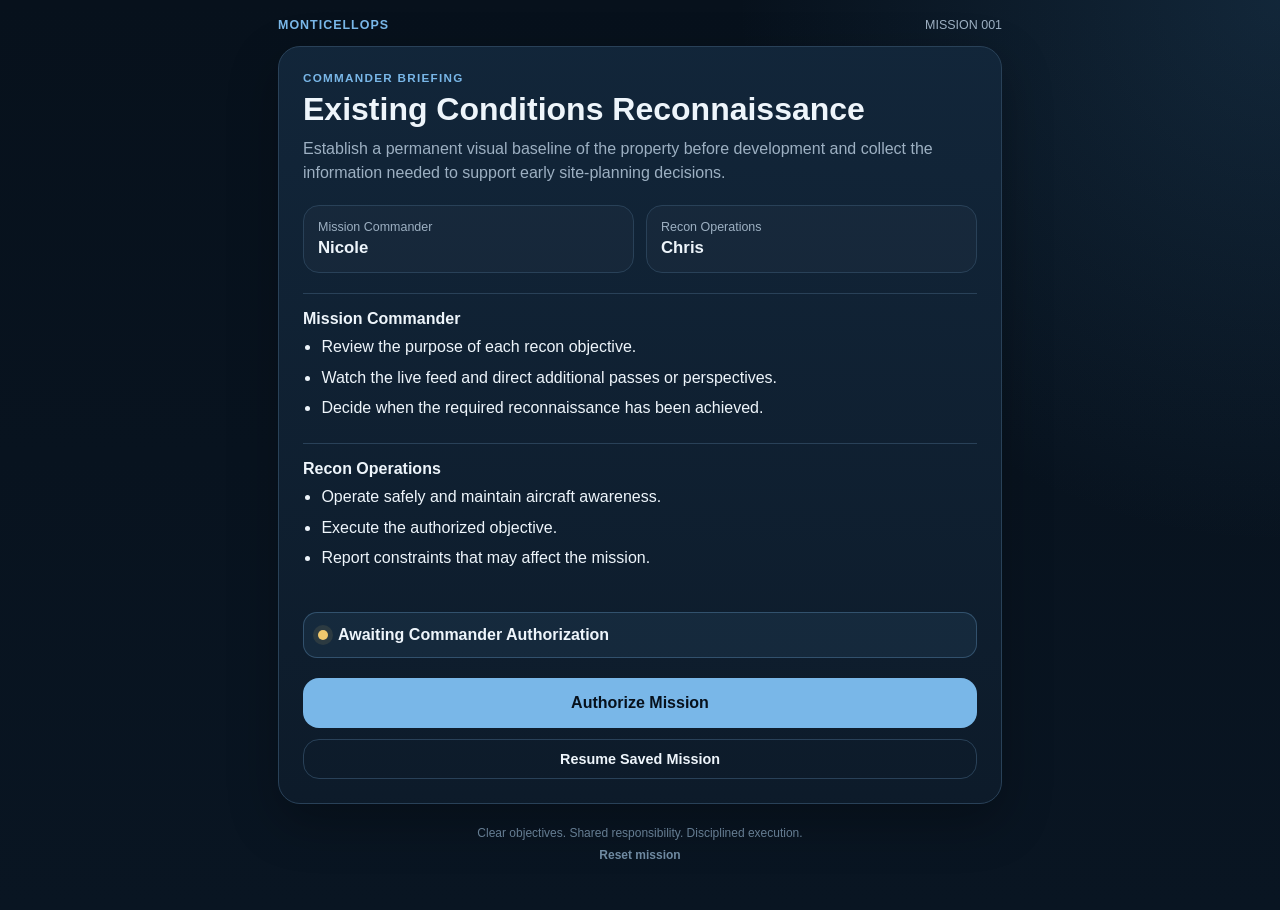
==== index.html @ 50a27cd9 "Add files via upload" ====
<!DOCTYPE html>
<html lang="en">
<head>
<meta charset="UTF-8">
<meta name="viewport" content="width=device-width,initial-scale=1,viewport-fit=cover">
<meta name="theme-color" content="#07111c">
<meta name="apple-mobile-web-app-capable" content="yes">
<meta name="apple-mobile-web-app-status-bar-style" content="black-translucent">
<meta name="apple-mobile-web-app-title" content="MonticellOPS">
<link rel="manifest" href="manifest.webmanifest">
<link rel="apple-touch-icon" href="apple-touch-icon.png">
<link rel="stylesheet" href="styles.css">
<title>MonticellOPS — Mission 001</title>
</head>
<body>
<div class="app">
<div class="masthead"><div class="brand">MONTICELLOPS</div><div class="mission-id">MISSION 001</div></div>

<main id="briefScreen" class="card">
<div class="eyebrow">Commander Briefing</div>
<h1>Existing Conditions Reconnaissance</h1>
<p>Establish a permanent visual baseline of the property before development and collect the information needed to support early site-planning decisions.</p>
<div class="roles"><div class="role"><span>Mission Commander</span><strong>Nicole</strong></div><div class="role"><span>Recon Operations</span><strong>Chris</strong></div></div>
<div class="section"><h3>Mission Commander</h3><ul><li>Review the purpose of each recon objective.</li><li>Watch the live feed and direct additional passes or perspectives.</li><li>Decide when the required reconnaissance has been achieved.</li></ul></div>
<div class="section"><h3>Recon Operations</h3><ul><li>Operate safely and maintain aircraft awareness.</li><li>Execute the authorized objective.</li><li>Report constraints that may affect the mission.</li></ul></div>
<div class="status"><span class="dot"></span><strong>Awaiting Commander Authorization</strong></div>
<div class="buttons"><button class="primary" onclick="authorizeMission()">Authorize Mission</button><button class="secondary small" onclick="resumeMission()">Resume Saved Mission</button></div>
</main>

<main id="objectiveScreen" class="card hidden">
<div class="count" id="objectiveCount"></div><div class="progress-shell"><div id="progressBar" class="progress"></div></div>
<div class="eyebrow">Current Recon Objective</div><h1 id="objectiveTitle" class="objective-title"></h1><p id="objectiveIntent"></p>
<div id="assessmentBanner" class="banner hidden"></div>
<div class="section"><h3>Questions We’re Trying to Answer</h3><ul id="questionsList"></ul></div>
<div class="section"><h3>Command Considerations</h3><ul id="considerationsList"></ul></div>
<div class="section"><h3>Recon Assessment</h3><p><strong style="color:var(--text)">Required reconnaissance achieved?</strong></p>
<div class="buttons"><button class="good" onclick="completeObjective()">Yes — Continue Mission</button><button class="warn" onclick="requestPass()">One More Pass</button><button class="bad" onclick="requestPerspective()">Different Perspective Needed</button></div>
<div class="choice-note">Commander decision applies to the reconnaissance objective—not the operator.</div></div>
</main>

<main id="capabilityScreen" class="card hidden">
<div class="eyebrow">Recon Milestone</div><h1 class="milestone-title">Excellent.</h1><h2 id="capabilityTitle"></h2><p id="capabilityText"></p>
<div class="section"><h3>Now Better Supported</h3><ul id="supportsList" class="checklist"></ul></div>
<div class="buttons"><button class="primary" onclick="continueMission()">Proceed to Next Objective</button></div>
</main>

<main id="debriefScreen" class="card hidden">
<div class="eyebrow">Mission Debrief</div><h1>Mission 001 Complete</h1><p>The property’s initial reconnaissance package has been completed and the following project capabilities are now established.</p>
<div class="section"><h3>Capabilities Established</h3><ul id="allCapabilities" class="checklist"></ul></div>
<div class="section"><h3>Mission Statistics</h3><p id="missionStats"></p></div>
<div class="section"><h3>Mission Reflection</h3><p>What did we learn today, and what should become standard next time?</p><textarea id="reflection" class="note-area" placeholder="Add a short mission reflection..."></textarea></div>
<div class="buttons"><button class="good" onclick="saveDebrief()">Archive Mission Debrief</button><button class="secondary small" onclick="downloadLog()">Download Mission Log</button></div>
<div id="archiveStatus" class="archive-status"></div>
</main>

<div class="footer">Clear objectives. Shared responsibility. Disciplined execution.<br><button class="reset-link" onclick="resetMission()">Reset mission</button></div>
</div>
<script src="app.js"></script>
</body></html>
---- styles.css ----
:root{--bg:#07111c;--panel:#0d1b2a;--panel2:#12263a;--text:#eef5fb;--muted:#9db0c2;--line:#294158;--accent:#79b7e8;--good:#72d6a4;--warn:#f0c86d;--bad:#ef8b8b;--shadow:0 18px 50px rgba(0,0,0,.28);--radius:22px}
*{box-sizing:border-box}html,body{margin:0;min-height:100%;background:radial-gradient(circle at top right,rgba(69,137,190,.18),transparent 34rem),linear-gradient(180deg,#07111c 0%,#091522 100%);color:var(--text);font-family:-apple-system,BlinkMacSystemFont,"Segoe UI",Roboto,Helvetica,Arial,sans-serif}body{padding:env(safe-area-inset-top) 0 env(safe-area-inset-bottom)}button,textarea{font:inherit}.app{max-width:760px;margin:0 auto;padding:18px}.masthead{display:flex;justify-content:space-between;align-items:center;margin-bottom:14px}.brand{letter-spacing:.08em;font-size:.78rem;font-weight:800;color:var(--accent)}.mission-id{font-size:.78rem;color:var(--muted)}.card{background:linear-gradient(180deg,rgba(18,38,58,.98),rgba(13,27,42,.98));border:1px solid var(--line);border-radius:var(--radius);padding:24px;box-shadow:var(--shadow);margin-bottom:16px}.eyebrow{text-transform:uppercase;letter-spacing:.11em;font-size:.73rem;font-weight:800;color:var(--accent);margin-bottom:8px}h1{font-size:2rem;line-height:1.08;margin:0 0 10px}h2{font-size:1.35rem;line-height:1.2;margin:0 0 12px}h3{font-size:1rem;margin:0 0 8px;color:var(--text)}p{line-height:1.52;color:var(--muted);margin:0 0 14px}.roles{display:grid;grid-template-columns:1fr 1fr;gap:12px;margin:20px 0}.role{border:1px solid var(--line);border-radius:16px;padding:14px;background:rgba(255,255,255,.025)}.role span{display:block;color:var(--muted);font-size:.78rem;margin-bottom:4px}.role strong{font-size:1.05rem}.status{display:flex;align-items:center;gap:10px;padding:13px 14px;border-radius:14px;background:rgba(121,183,232,.08);border:1px solid rgba(121,183,232,.28);margin:18px 0}.dot{width:10px;height:10px;border-radius:50%;background:var(--warn);box-shadow:0 0 0 5px rgba(240,200,109,.10)}.section{padding:16px 0;border-top:1px solid var(--line)}.section:first-of-type{border-top:none}ul{margin:8px 0 0;padding-left:1.15rem}li{margin:8px 0;color:var(--text);line-height:1.4}.buttons{display:grid;gap:11px;margin-top:20px}button{width:100%;border:none;border-radius:16px;padding:16px 18px;font-weight:800;cursor:pointer;transition:transform .08s ease,opacity .15s ease}button:active{transform:scale(.985)}.primary{background:var(--accent);color:#07111c}.good{background:var(--good);color:#071a12}.warn{background:var(--warn);color:#241b03}.bad{background:transparent;color:var(--bad);border:1px solid rgba(239,139,139,.55)}.secondary{background:transparent;color:var(--text);border:1px solid var(--line)}.small{padding:11px 14px;font-size:.9rem}.progress-shell{height:6px;background:#14283a;border-radius:999px;overflow:hidden;margin:4px 0 18px}.progress{height:100%;background:var(--accent);width:0;transition:width .35s ease}.note-area{width:100%;min-height:100px;resize:vertical;border-radius:14px;border:1px solid var(--line);background:#091522;color:var(--text);padding:13px;margin-top:8px}.choice-note{font-size:.85rem;color:var(--muted);text-align:center;margin-top:8px}.hidden{display:none!important}.objective-title{font-size:1.85rem;margin-bottom:8px}.count{color:var(--muted);font-size:.85rem}.banner{padding:10px 13px;border-radius:12px;margin:12px 0;font-size:.92rem}.banner.warnb{background:rgba(240,200,109,.08);border:1px solid rgba(240,200,109,.28);color:#f7ddb0}.banner.badb{background:rgba(239,139,139,.08);border:1px solid rgba(239,139,139,.28);color:#f6bbbb}.footer{text-align:center;color:#657d92;font-size:.75rem;padding:6px 0 22px}.reset-link{background:none!important;border:none!important;color:#6f8aa1!important;padding:8px!important;font-size:.75rem!important;font-weight:600!important}.milestone-title{font-size:1.7rem;color:var(--good)}.checklist{list-style:none;padding:0}.checklist li{position:relative;padding-left:26px}.checklist li:before{content:"✓";position:absolute;left:0;color:var(--good);font-weight:900}.archive-status{color:var(--good);min-height:1.3em;margin-top:10px}@media(max-width:520px){.app{padding:12px}.card{padding:20px;border-radius:18px}h1{font-size:1.72rem}.objective-title{font-size:1.55rem}.roles{grid-template-columns:1fr}}
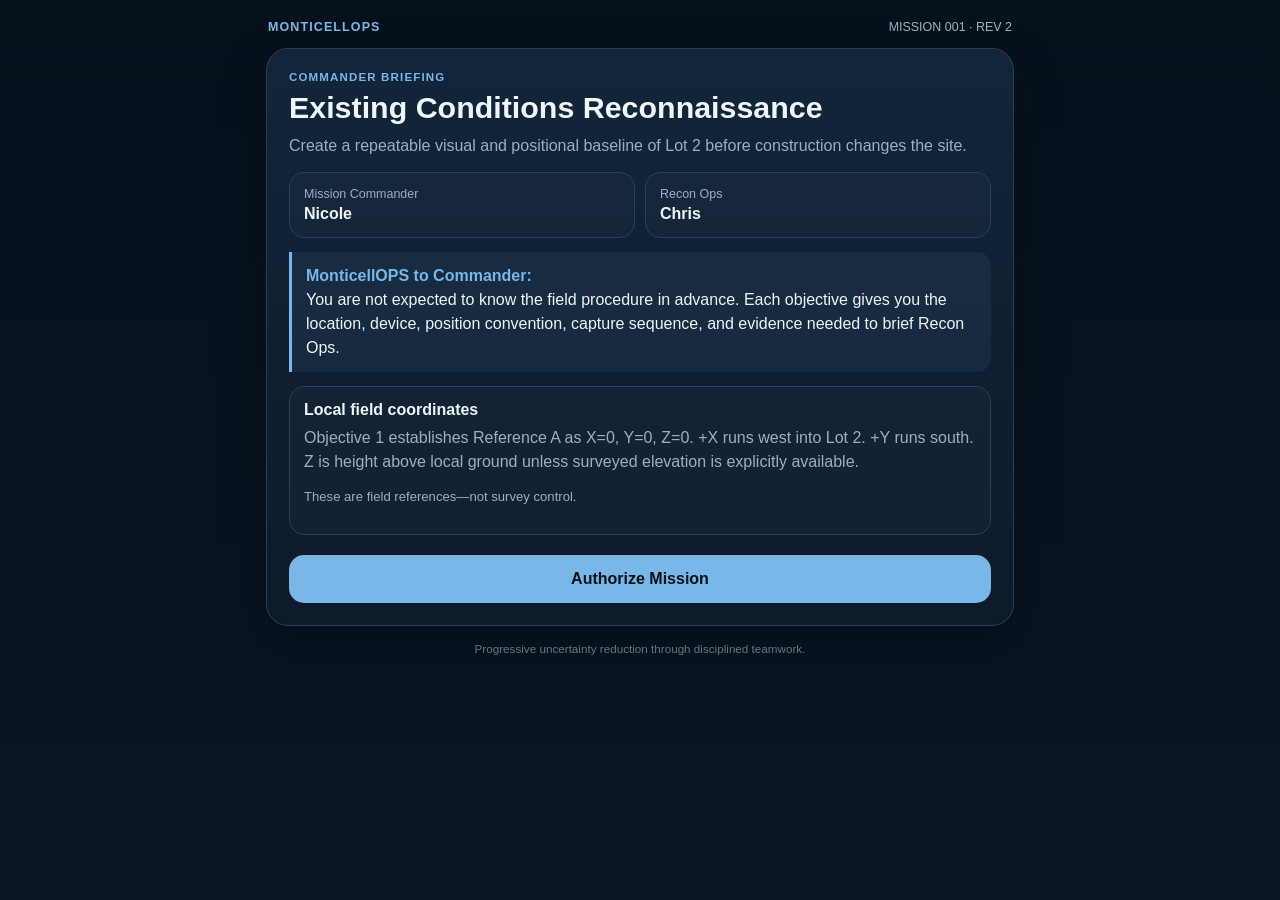
==== commit e7c56752: "Add files via upload" ====
--- a/index.html
+++ b/index.html
@@ -1,59 +1 @@
-<!DOCTYPE html>
-<html lang="en">
-<head>
-<meta charset="UTF-8">
-<meta name="viewport" content="width=device-width,initial-scale=1,viewport-fit=cover">
-<meta name="theme-color" content="#07111c">
-<meta name="apple-mobile-web-app-capable" content="yes">
-<meta name="apple-mobile-web-app-status-bar-style" content="black-translucent">
-<meta name="apple-mobile-web-app-title" content="MonticellOPS">
-<link rel="manifest" href="manifest.webmanifest">
-<link rel="apple-touch-icon" href="apple-touch-icon.png">
-<link rel="stylesheet" href="styles.css">
-<title>MonticellOPS — Mission 001</title>
-</head>
-<body>
-<div class="app">
-<div class="masthead"><div class="brand">MONTICELLOPS</div><div class="mission-id">MISSION 001</div></div>
-
-<main id="briefScreen" class="card">
-<div class="eyebrow">Commander Briefing</div>
-<h1>Existing Conditions Reconnaissance</h1>
-<p>Establish a permanent visual baseline of the property before development and collect the information needed to support early site-planning decisions.</p>
-<div class="roles"><div class="role"><span>Mission Commander</span><strong>Nicole</strong></div><div class="role"><span>Recon Operations</span><strong>Chris</strong></div></div>
-<div class="section"><h3>Mission Commander</h3><ul><li>Review the purpose of each recon objective.</li><li>Watch the live feed and direct additional passes or perspectives.</li><li>Decide when the required reconnaissance has been achieved.</li></ul></div>
-<div class="section"><h3>Recon Operations</h3><ul><li>Operate safely and maintain aircraft awareness.</li><li>Execute the authorized objective.</li><li>Report constraints that may affect the mission.</li></ul></div>
-<div class="status"><span class="dot"></span><strong>Awaiting Commander Authorization</strong></div>
-<div class="buttons"><button class="primary" onclick="authorizeMission()">Authorize Mission</button><button class="secondary small" onclick="resumeMission()">Resume Saved Mission</button></div>
-</main>
-
-<main id="objectiveScreen" class="card hidden">
-<div class="count" id="objectiveCount"></div><div class="progress-shell"><div id="progressBar" class="progress"></div></div>
-<div class="eyebrow">Current Recon Objective</div><h1 id="objectiveTitle" class="objective-title"></h1><p id="objectiveIntent"></p>
-<div id="assessmentBanner" class="banner hidden"></div>
-<div class="section"><h3>Questions We’re Trying to Answer</h3><ul id="questionsList"></ul></div>
-<div class="section"><h3>Command Considerations</h3><ul id="considerationsList"></ul></div>
-<div class="section"><h3>Recon Assessment</h3><p><strong style="color:var(--text)">Required reconnaissance achieved?</strong></p>
-<div class="buttons"><button class="good" onclick="completeObjective()">Yes — Continue Mission</button><button class="warn" onclick="requestPass()">One More Pass</button><button class="bad" onclick="requestPerspective()">Different Perspective Needed</button></div>
-<div class="choice-note">Commander decision applies to the reconnaissance objective—not the operator.</div></div>
-</main>
-
-<main id="capabilityScreen" class="card hidden">
-<div class="eyebrow">Recon Milestone</div><h1 class="milestone-title">Excellent.</h1><h2 id="capabilityTitle"></h2><p id="capabilityText"></p>
-<div class="section"><h3>Now Better Supported</h3><ul id="supportsList" class="checklist"></ul></div>
-<div class="buttons"><button class="primary" onclick="continueMission()">Proceed to Next Objective</button></div>
-</main>
-
-<main id="debriefScreen" class="card hidden">
-<div class="eyebrow">Mission Debrief</div><h1>Mission 001 Complete</h1><p>The property’s initial reconnaissance package has been completed and the following project capabilities are now established.</p>
-<div class="section"><h3>Capabilities Established</h3><ul id="allCapabilities" class="checklist"></ul></div>
-<div class="section"><h3>Mission Statistics</h3><p id="missionStats"></p></div>
-<div class="section"><h3>Mission Reflection</h3><p>What did we learn today, and what should become standard next time?</p><textarea id="reflection" class="note-area" placeholder="Add a short mission reflection..."></textarea></div>
-<div class="buttons"><button class="good" onclick="saveDebrief()">Archive Mission Debrief</button><button class="secondary small" onclick="downloadLog()">Download Mission Log</button></div>
-<div id="archiveStatus" class="archive-status"></div>
-</main>
-
-<div class="footer">Clear objectives. Shared responsibility. Disciplined execution.<br><button class="reset-link" onclick="resetMission()">Reset mission</button></div>
-</div>
-<script src="app.js"></script>
-</body></html>+<!doctype html><html lang="en"><head><meta charset="utf-8"><meta name="viewport" content="width=device-width,initial-scale=1,viewport-fit=cover"><meta name="theme-color" content="#07111c"><link rel="manifest" href="manifest.webmanifest"><link rel="apple-touch-icon" href="apple-touch-icon.png"><link rel="stylesheet" href="styles.css"><title>MonticellOPS — Mission 001</title></head><body><div class="app"><header><div class="brand">MONTICELLOPS</div><div class="mission">MISSION 001 · REV 2</div></header><main id="screen"></main><footer>Progressive uncertainty reduction through disciplined teamwork.</footer></div><script src="mission-data.js"></script><script src="app.js"></script></body></html>
--- a/styles.css
+++ b/styles.css
@@ -1,3 +1 @@
-
-:root{--bg:#07111c;--panel:#0d1b2a;--panel2:#12263a;--text:#eef5fb;--muted:#9db0c2;--line:#294158;--accent:#79b7e8;--good:#72d6a4;--warn:#f0c86d;--bad:#ef8b8b;--shadow:0 18px 50px rgba(0,0,0,.28);--radius:22px}
-*{box-sizing:border-box}html,body{margin:0;min-height:100%;background:radial-gradient(circle at top right,rgba(69,137,190,.18),transparent 34rem),linear-gradient(180deg,#07111c 0%,#091522 100%);color:var(--text);font-family:-apple-system,BlinkMacSystemFont,"Segoe UI",Roboto,Helvetica,Arial,sans-serif}body{padding:env(safe-area-inset-top) 0 env(safe-area-inset-bottom)}button,textarea{font:inherit}.app{max-width:760px;margin:0 auto;padding:18px}.masthead{display:flex;justify-content:space-between;align-items:center;margin-bottom:14px}.brand{letter-spacing:.08em;font-size:.78rem;font-weight:800;color:var(--accent)}.mission-id{font-size:.78rem;color:var(--muted)}.card{background:linear-gradient(180deg,rgba(18,38,58,.98),rgba(13,27,42,.98));border:1px solid var(--line);border-radius:var(--radius);padding:24px;box-shadow:var(--shadow);margin-bottom:16px}.eyebrow{text-transform:uppercase;letter-spacing:.11em;font-size:.73rem;font-weight:800;color:var(--accent);margin-bottom:8px}h1{font-size:2rem;line-height:1.08;margin:0 0 10px}h2{font-size:1.35rem;line-height:1.2;margin:0 0 12px}h3{font-size:1rem;margin:0 0 8px;color:var(--text)}p{line-height:1.52;color:var(--muted);margin:0 0 14px}.roles{display:grid;grid-template-columns:1fr 1fr;gap:12px;margin:20px 0}.role{border:1px solid var(--line);border-radius:16px;padding:14px;background:rgba(255,255,255,.025)}.role span{display:block;color:var(--muted);font-size:.78rem;margin-bottom:4px}.role strong{font-size:1.05rem}.status{display:flex;align-items:center;gap:10px;padding:13px 14px;border-radius:14px;background:rgba(121,183,232,.08);border:1px solid rgba(121,183,232,.28);margin:18px 0}.dot{width:10px;height:10px;border-radius:50%;background:var(--warn);box-shadow:0 0 0 5px rgba(240,200,109,.10)}.section{padding:16px 0;border-top:1px solid var(--line)}.section:first-of-type{border-top:none}ul{margin:8px 0 0;padding-left:1.15rem}li{margin:8px 0;color:var(--text);line-height:1.4}.buttons{display:grid;gap:11px;margin-top:20px}button{width:100%;border:none;border-radius:16px;padding:16px 18px;font-weight:800;cursor:pointer;transition:transform .08s ease,opacity .15s ease}button:active{transform:scale(.985)}.primary{background:var(--accent);color:#07111c}.good{background:var(--good);color:#071a12}.warn{background:var(--warn);color:#241b03}.bad{background:transparent;color:var(--bad);border:1px solid rgba(239,139,139,.55)}.secondary{background:transparent;color:var(--text);border:1px solid var(--line)}.small{padding:11px 14px;font-size:.9rem}.progress-shell{height:6px;background:#14283a;border-radius:999px;overflow:hidden;margin:4px 0 18px}.progress{height:100%;background:var(--accent);width:0;transition:width .35s ease}.note-area{width:100%;min-height:100px;resize:vertical;border-radius:14px;border:1px solid var(--line);background:#091522;color:var(--text);padding:13px;margin-top:8px}.choice-note{font-size:.85rem;color:var(--muted);text-align:center;margin-top:8px}.hidden{display:none!important}.objective-title{font-size:1.85rem;margin-bottom:8px}.count{color:var(--muted);font-size:.85rem}.banner{padding:10px 13px;border-radius:12px;margin:12px 0;font-size:.92rem}.banner.warnb{background:rgba(240,200,109,.08);border:1px solid rgba(240,200,109,.28);color:#f7ddb0}.banner.badb{background:rgba(239,139,139,.08);border:1px solid rgba(239,139,139,.28);color:#f6bbbb}.footer{text-align:center;color:#657d92;font-size:.75rem;padding:6px 0 22px}.reset-link{background:none!important;border:none!important;color:#6f8aa1!important;padding:8px!important;font-size:.75rem!important;font-weight:600!important}.milestone-title{font-size:1.7rem;color:var(--good)}.checklist{list-style:none;padding:0}.checklist li{position:relative;padding-left:26px}.checklist li:before{content:"✓";position:absolute;left:0;color:var(--good);font-weight:900}.archive-status{color:var(--good);min-height:1.3em;margin-top:10px}@media(max-width:520px){.app{padding:12px}.card{padding:20px;border-radius:18px}h1{font-size:1.72rem}.objective-title{font-size:1.55rem}.roles{grid-template-columns:1fr}}
+:root{--bg:#07111c;--panel:#0d1b2a;--panel2:#12263a;--text:#eef5fb;--muted:#9db0c2;--line:#294158;--accent:#79b7e8;--good:#72d6a4;--warn:#f0c86d;--bad:#ef8b8b}*{box-sizing:border-box}body{margin:0;min-height:100vh;background:linear-gradient(180deg,#07111c,#091522);color:var(--text);font-family:-apple-system,BlinkMacSystemFont,"Segoe UI",sans-serif}.app{max-width:780px;margin:auto;padding:16px}header{display:flex;justify-content:space-between;padding:4px 2px 14px;font-size:.78rem}.brand{color:var(--accent);font-weight:900;letter-spacing:.09em}.mission{color:var(--muted)}.card{background:linear-gradient(180deg,rgba(18,38,58,.98),rgba(13,27,42,.98));border:1px solid var(--line);border-radius:22px;padding:22px;box-shadow:0 18px 50px rgba(0,0,0,.28)}.eyebrow{text-transform:uppercase;letter-spacing:.1em;font-weight:800;font-size:.72rem;color:var(--accent);margin-bottom:8px}h1{font-size:1.9rem;line-height:1.1;margin:0 0 10px}h2{font-size:1.25rem;margin:0 0 10px}h3{font-size:1rem;margin:0 0 7px}p{color:var(--muted);line-height:1.5;margin:0 0 13px}.dialogue{border-left:3px solid var(--accent);padding:12px 14px;background:rgba(121,183,232,.07);border-radius:0 14px 14px 0;margin:14px 0;line-height:1.5}.dialogue strong{color:var(--accent)}.grid{display:grid;grid-template-columns:1fr 1fr;gap:10px;margin:14px 0}.tile,.section{border:1px solid var(--line);border-radius:15px;padding:14px;background:rgba(255,255,255,.02)}.tile span{display:block;color:var(--muted);font-size:.78rem;margin-bottom:4px}.section{margin:10px 0}.section ul,.section ol{padding-left:1.25rem;margin:6px 0}.section li{margin:8px 0;line-height:1.42}button{width:100%;border:0;border-radius:15px;padding:15px 16px;font:inherit;font-weight:800;margin-top:10px}.primary{background:var(--accent);color:#07111c}.good{background:var(--good);color:#071a12}.secondary{background:transparent;color:var(--text);border:1px solid var(--line)}.warn{background:var(--warn);color:#271d00}.bad{background:transparent;color:var(--bad);border:1px solid rgba(239,139,139,.55)}.progress{height:6px;background:#14283a;border-radius:999px;overflow:hidden;margin:8px 0 16px}.progress>div{height:100%;background:var(--accent)}.meta{display:flex;justify-content:space-between;gap:8px;color:var(--muted);font-size:.8rem}.checkrow{display:flex;gap:10px;align-items:flex-start;margin:10px 0}.checkrow input{width:22px;height:22px;margin:0;flex:none}.checkrow label{line-height:1.4}textarea{width:100%;border:1px solid var(--line);background:#091522;color:var(--text);border-radius:12px;padding:12px;font:inherit;min-height:90px}.cap{border:1px solid rgba(114,214,164,.3);background:rgba(114,214,164,.07);border-radius:15px;padding:15px;margin:12px 0}.cap h2{color:var(--good)}footer{text-align:center;color:#60788d;font-size:.73rem;padding:16px 0}.note{font-size:.82rem;color:var(--muted)}@media(max-width:560px){.grid{grid-template-columns:1fr}.card{padding:18px}h1{font-size:1.62rem}}
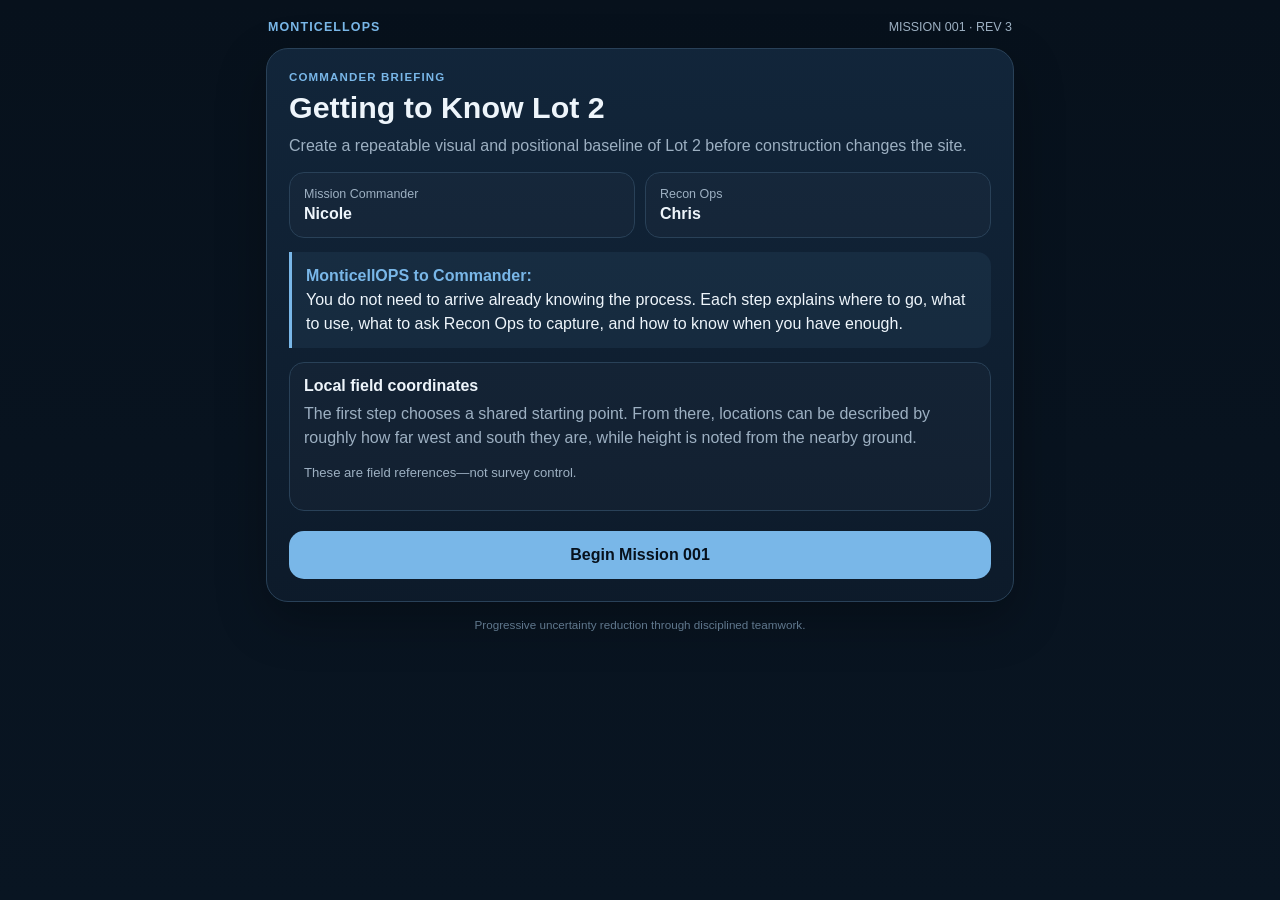
==== commit c4f58f04: "Add files via upload" ====
--- a/index.html
+++ b/index.html
@@ -1 +1 @@
-<!doctype html><html lang="en"><head><meta charset="utf-8"><meta name="viewport" content="width=device-width,initial-scale=1,viewport-fit=cover"><meta name="theme-color" content="#07111c"><link rel="manifest" href="manifest.webmanifest"><link rel="apple-touch-icon" href="apple-touch-icon.png"><link rel="stylesheet" href="styles.css"><title>MonticellOPS — Mission 001</title></head><body><div class="app"><header><div class="brand">MONTICELLOPS</div><div class="mission">MISSION 001 · REV 2</div></header><main id="screen"></main><footer>Progressive uncertainty reduction through disciplined teamwork.</footer></div><script src="mission-data.js"></script><script src="app.js"></script></body></html>+<!doctype html><html lang="en"><head><meta charset="utf-8"><meta name="viewport" content="width=device-width,initial-scale=1,viewport-fit=cover"><meta name="theme-color" content="#07111c"><link rel="manifest" href="manifest.webmanifest"><link rel="apple-touch-icon" href="apple-touch-icon.png"><link rel="stylesheet" href="styles.css"><title>MonticellOPS — Mission 001</title></head><body><div class="app"><header><div class="brand">MONTICELLOPS</div><div class="mission">MISSION 001 · REV 3</div></header><main id="screen"></main><footer>Progressive uncertainty reduction through disciplined teamwork.</footer></div><script src="mission-data.js"></script><script src="app.js"></script></body></html>
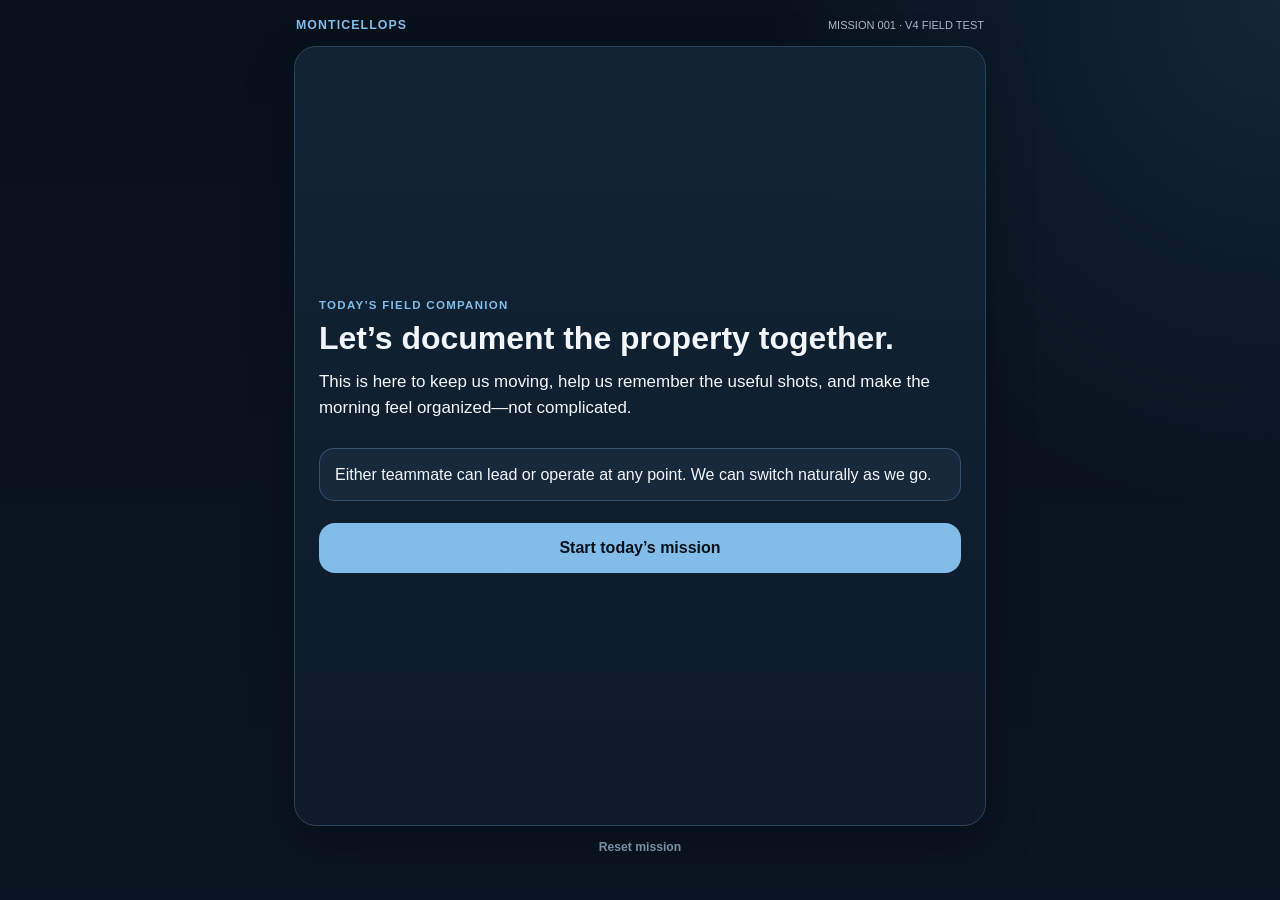
==== commit 038cf46a: "Add files via upload" ====
--- a/index.html
+++ b/index.html
@@ -1 +1 @@
-<!doctype html><html lang="en"><head><meta charset="utf-8"><meta name="viewport" content="width=device-width,initial-scale=1,viewport-fit=cover"><meta name="theme-color" content="#07111c"><link rel="manifest" href="manifest.webmanifest"><link rel="apple-touch-icon" href="apple-touch-icon.png"><link rel="stylesheet" href="styles.css"><title>MonticellOPS — Mission 001</title></head><body><div class="app"><header><div class="brand">MONTICELLOPS</div><div class="mission">MISSION 001 · REV 3</div></header><main id="screen"></main><footer>Progressive uncertainty reduction through disciplined teamwork.</footer></div><script src="mission-data.js"></script><script src="app.js"></script></body></html>+<!DOCTYPE html><html lang="en"><head><meta charset="UTF-8"><meta name="viewport" content="width=device-width,initial-scale=1,viewport-fit=cover"><meta name="theme-color" content="#08131f"><title>MonticellOPS — Mission 001</title><link rel="manifest" href="manifest.webmanifest"><link rel="stylesheet" href="styles.css"></head><body><div class="app"><header class="masthead"><div class="brand">MONTICELLOPS</div><div class="mission-id">MISSION 001 · V4 FIELD TEST</div></header><main id="screen" class="card" aria-live="polite"></main><footer class="footer"><button class="reset-link" id="resetButton">Reset mission</button></footer></div><script src="mission-data.js"></script><script src="app.js"></script></body></html>
--- a/styles.css
+++ b/styles.css
@@ -1 +1 @@
-:root{--bg:#07111c;--panel:#0d1b2a;--panel2:#12263a;--text:#eef5fb;--muted:#9db0c2;--line:#294158;--accent:#79b7e8;--good:#72d6a4;--warn:#f0c86d;--bad:#ef8b8b}*{box-sizing:border-box}body{margin:0;min-height:100vh;background:linear-gradient(180deg,#07111c,#091522);color:var(--text);font-family:-apple-system,BlinkMacSystemFont,"Segoe UI",sans-serif}.app{max-width:780px;margin:auto;padding:16px}header{display:flex;justify-content:space-between;padding:4px 2px 14px;font-size:.78rem}.brand{color:var(--accent);font-weight:900;letter-spacing:.09em}.mission{color:var(--muted)}.card{background:linear-gradient(180deg,rgba(18,38,58,.98),rgba(13,27,42,.98));border:1px solid var(--line);border-radius:22px;padding:22px;box-shadow:0 18px 50px rgba(0,0,0,.28)}.eyebrow{text-transform:uppercase;letter-spacing:.1em;font-weight:800;font-size:.72rem;color:var(--accent);margin-bottom:8px}h1{font-size:1.9rem;line-height:1.1;margin:0 0 10px}h2{font-size:1.25rem;margin:0 0 10px}h3{font-size:1rem;margin:0 0 7px}p{color:var(--muted);line-height:1.5;margin:0 0 13px}.dialogue{border-left:3px solid var(--accent);padding:12px 14px;background:rgba(121,183,232,.07);border-radius:0 14px 14px 0;margin:14px 0;line-height:1.5}.dialogue strong{color:var(--accent)}.grid{display:grid;grid-template-columns:1fr 1fr;gap:10px;margin:14px 0}.tile,.section{border:1px solid var(--line);border-radius:15px;padding:14px;background:rgba(255,255,255,.02)}.tile span{display:block;color:var(--muted);font-size:.78rem;margin-bottom:4px}.section{margin:10px 0}.section ul,.section ol{padding-left:1.25rem;margin:6px 0}.section li{margin:8px 0;line-height:1.42}button{width:100%;border:0;border-radius:15px;padding:15px 16px;font:inherit;font-weight:800;margin-top:10px}.primary{background:var(--accent);color:#07111c}.good{background:var(--good);color:#071a12}.secondary{background:transparent;color:var(--text);border:1px solid var(--line)}.warn{background:var(--warn);color:#271d00}.bad{background:transparent;color:var(--bad);border:1px solid rgba(239,139,139,.55)}.progress{height:6px;background:#14283a;border-radius:999px;overflow:hidden;margin:8px 0 16px}.progress>div{height:100%;background:var(--accent)}.meta{display:flex;justify-content:space-between;gap:8px;color:var(--muted);font-size:.8rem}.checkrow{display:flex;gap:10px;align-items:flex-start;margin:10px 0}.checkrow input{width:22px;height:22px;margin:0;flex:none}.checkrow label{line-height:1.4}textarea{width:100%;border:1px solid var(--line);background:#091522;color:var(--text);border-radius:12px;padding:12px;font:inherit;min-height:90px}.cap{border:1px solid rgba(114,214,164,.3);background:rgba(114,214,164,.07);border-radius:15px;padding:15px;margin:12px 0}.cap h2{color:var(--good)}footer{text-align:center;color:#60788d;font-size:.73rem;padding:16px 0}.note{font-size:.82rem;color:var(--muted)}@media(max-width:560px){.grid{grid-template-columns:1fr}.card{padding:18px}h1{font-size:1.62rem}}+ :root{--bg:#07111c;--panel:#102235;--text:#f2f6fa;--muted:#a9b8c6;--line:#2b4358;--accent:#82bce8;--good:#7bd6a7;--warn:#efca73;--shadow:0 18px 50px rgba(0,0,0,.28);--radius:22px}*{box-sizing:border-box}html,body{margin:0;min-height:100%}body{background:radial-gradient(circle at top right,rgba(72,142,196,.17),transparent 32rem),linear-gradient(180deg,#07111c 0%,#091522 100%);color:var(--text);font-family:-apple-system,BlinkMacSystemFont,"Segoe UI",Roboto,Helvetica,Arial,sans-serif;padding:env(safe-area-inset-top) 0 env(safe-area-inset-bottom)}button,textarea{font:inherit}.app{max-width:720px;margin:0 auto;padding:14px 14px 6px}.masthead{display:flex;justify-content:space-between;gap:12px;align-items:center;margin:4px 2px 14px}.brand{font-size:.77rem;font-weight:850;letter-spacing:.09em;color:var(--accent)}.mission-id{font-size:.69rem;color:var(--muted);text-align:right}.card{min-height:calc(100vh - 120px);display:flex;flex-direction:column;justify-content:center;background:linear-gradient(180deg,rgba(17,36,55,.98),rgba(13,27,42,.98));border:1px solid var(--line);border-radius:var(--radius);padding:24px;box-shadow:var(--shadow)}.eyebrow{text-transform:uppercase;letter-spacing:.11em;font-size:.72rem;font-weight:800;color:var(--accent);margin-bottom:10px}h1{font-size:2rem;line-height:1.08;margin:0 0 14px}h2{font-size:1.35rem;line-height:1.2;margin:0 0 12px}p{line-height:1.5;color:var(--muted);margin:0 0 14px}.lead{font-size:1.06rem;color:var(--text)}.progress-label{font-size:.82rem;color:var(--muted);margin-bottom:8px}.progress-shell{height:6px;background:#152a3d;border-radius:999px;overflow:hidden;margin-bottom:22px}.progress{height:100%;background:var(--accent);transition:width .25s ease}.list{margin:4px 0 0;padding-left:1.2rem}.list li{margin:10px 0;line-height:1.42}.callout{margin:14px 0 0;padding:14px 15px;border-radius:15px;border:1px solid rgba(130,188,232,.28);background:rgba(130,188,232,.07);color:var(--text);line-height:1.45}.buttons{display:grid;gap:11px;margin-top:22px}button{width:100%;border:none;border-radius:16px;padding:16px 18px;font-weight:800;cursor:pointer}button:active{transform:scale(.985)}.primary{background:var(--accent);color:#07111c}.good{background:var(--good);color:#071a12}.secondary{background:transparent;color:var(--text);border:1px solid var(--line)}.warn{background:var(--warn);color:#261e04}.mini{font-size:.86rem;padding:12px 14px}.note-area{width:100%;min-height:105px;resize:vertical;border-radius:14px;border:1px solid var(--line);background:#091522;color:var(--text);padding:13px;margin-top:8px}.footer{text-align:center;padding:4px 0 8px}.reset-link{width:auto;background:none;border:none;color:#758fa5;padding:10px 16px;font-size:.76rem;font-weight:650}.small-note{font-size:.84rem;color:var(--muted);margin-top:10px;text-align:center}.success{color:var(--good)}@media(max-width:520px){.app{padding:10px}.card{padding:22px 20px;min-height:calc(100vh - 108px);border-radius:19px}h1{font-size:1.72rem}}
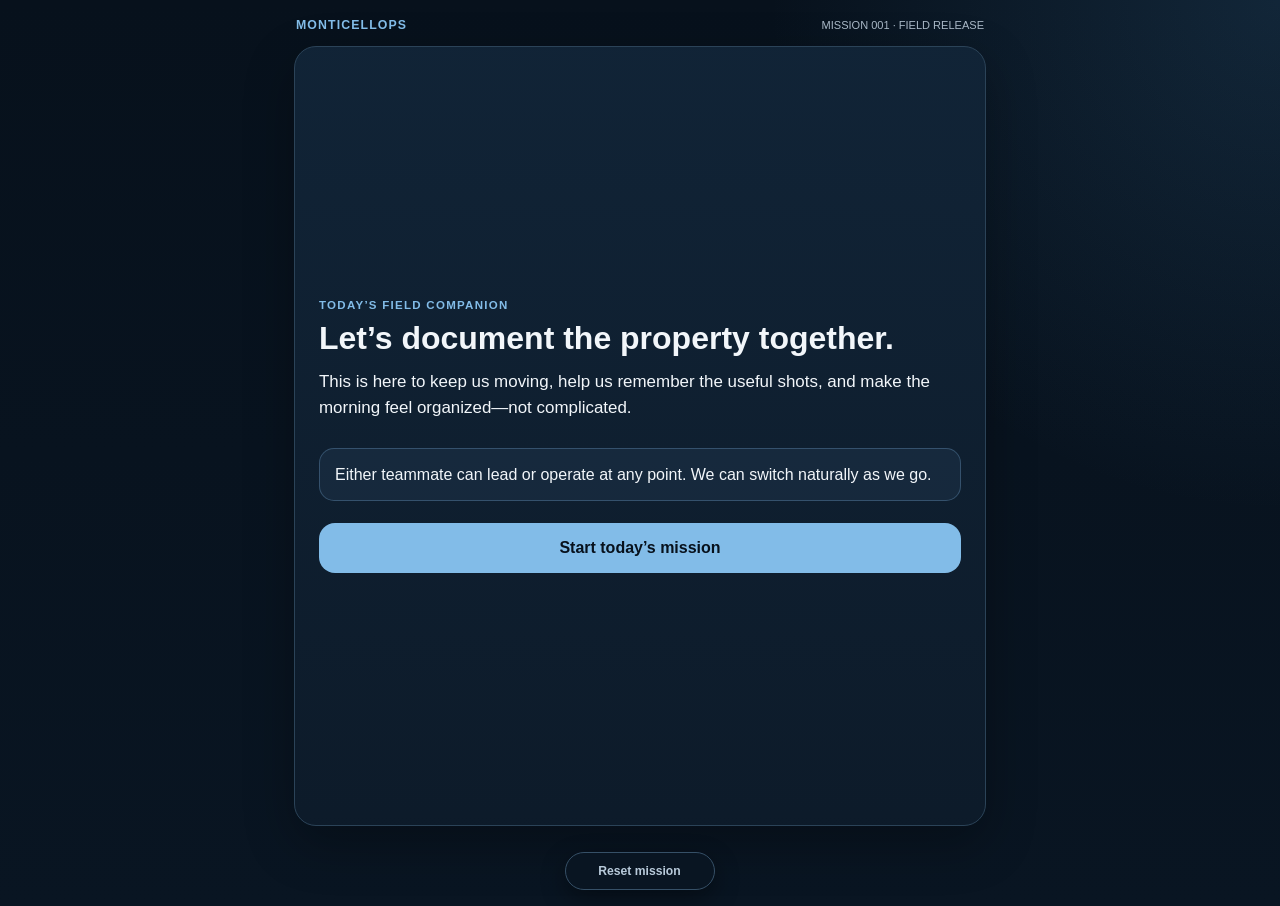
==== commit a0dc5379: "Add files via upload" ====
--- a/index.html
+++ b/index.html
@@ -1 +1,30 @@
-<!DOCTYPE html><html lang="en"><head><meta charset="UTF-8"><meta name="viewport" content="width=device-width,initial-scale=1,viewport-fit=cover"><meta name="theme-color" content="#08131f"><title>MonticellOPS — Mission 001</title><link rel="manifest" href="manifest.webmanifest"><link rel="stylesheet" href="styles.css"></head><body><div class="app"><header class="masthead"><div class="brand">MONTICELLOPS</div><div class="mission-id">MISSION 001 · V4 FIELD TEST</div></header><main id="screen" class="card" aria-live="polite"></main><footer class="footer"><button class="reset-link" id="resetButton">Reset mission</button></footer></div><script src="mission-data.js"></script><script src="app.js"></script></body></html>+<!DOCTYPE html>
+<html lang="en">
+<head>
+  <meta charset="UTF-8">
+  <meta name="viewport" content="width=device-width,initial-scale=1,viewport-fit=cover">
+  <meta name="theme-color" content="#08131f">
+  <title>MonticellOPS — Mission 001</title>
+  <link rel="manifest" href="manifest.webmanifest">
+  <link rel="icon" href="icon.svg" type="image/svg+xml">
+  <link rel="apple-touch-icon" href="apple-touch-icon.png">
+  <link rel="stylesheet" href="styles.css?v=1">
+</head>
+<body>
+  <div class="app">
+    <header class="masthead">
+      <div class="brand">MONTICELLOPS</div>
+      <div class="mission-id">MISSION 001 · FIELD RELEASE</div>
+    </header>
+
+    <main id="screen" class="card" aria-live="polite"></main>
+  </div>
+
+  <button class="reset-link fixed-reset" id="resetButton" type="button">
+    Reset mission
+  </button>
+
+  <script src="mission-data.js?v=1"></script>
+  <script src="app.js?v=1"></script>
+</body>
+</html>
--- a/styles.css
+++ b/styles.css
@@ -1 +1,18 @@
- :root{--bg:#07111c;--panel:#102235;--text:#f2f6fa;--muted:#a9b8c6;--line:#2b4358;--accent:#82bce8;--good:#7bd6a7;--warn:#efca73;--shadow:0 18px 50px rgba(0,0,0,.28);--radius:22px}*{box-sizing:border-box}html,body{margin:0;min-height:100%}body{background:radial-gradient(circle at top right,rgba(72,142,196,.17),transparent 32rem),linear-gradient(180deg,#07111c 0%,#091522 100%);color:var(--text);font-family:-apple-system,BlinkMacSystemFont,"Segoe UI",Roboto,Helvetica,Arial,sans-serif;padding:env(safe-area-inset-top) 0 env(safe-area-inset-bottom)}button,textarea{font:inherit}.app{max-width:720px;margin:0 auto;padding:14px 14px 6px}.masthead{display:flex;justify-content:space-between;gap:12px;align-items:center;margin:4px 2px 14px}.brand{font-size:.77rem;font-weight:850;letter-spacing:.09em;color:var(--accent)}.mission-id{font-size:.69rem;color:var(--muted);text-align:right}.card{min-height:calc(100vh - 120px);display:flex;flex-direction:column;justify-content:center;background:linear-gradient(180deg,rgba(17,36,55,.98),rgba(13,27,42,.98));border:1px solid var(--line);border-radius:var(--radius);padding:24px;box-shadow:var(--shadow)}.eyebrow{text-transform:uppercase;letter-spacing:.11em;font-size:.72rem;font-weight:800;color:var(--accent);margin-bottom:10px}h1{font-size:2rem;line-height:1.08;margin:0 0 14px}h2{font-size:1.35rem;line-height:1.2;margin:0 0 12px}p{line-height:1.5;color:var(--muted);margin:0 0 14px}.lead{font-size:1.06rem;color:var(--text)}.progress-label{font-size:.82rem;color:var(--muted);margin-bottom:8px}.progress-shell{height:6px;background:#152a3d;border-radius:999px;overflow:hidden;margin-bottom:22px}.progress{height:100%;background:var(--accent);transition:width .25s ease}.list{margin:4px 0 0;padding-left:1.2rem}.list li{margin:10px 0;line-height:1.42}.callout{margin:14px 0 0;padding:14px 15px;border-radius:15px;border:1px solid rgba(130,188,232,.28);background:rgba(130,188,232,.07);color:var(--text);line-height:1.45}.buttons{display:grid;gap:11px;margin-top:22px}button{width:100%;border:none;border-radius:16px;padding:16px 18px;font-weight:800;cursor:pointer}button:active{transform:scale(.985)}.primary{background:var(--accent);color:#07111c}.good{background:var(--good);color:#071a12}.secondary{background:transparent;color:var(--text);border:1px solid var(--line)}.warn{background:var(--warn);color:#261e04}.mini{font-size:.86rem;padding:12px 14px}.note-area{width:100%;min-height:105px;resize:vertical;border-radius:14px;border:1px solid var(--line);background:#091522;color:var(--text);padding:13px;margin-top:8px}.footer{text-align:center;padding:4px 0 8px}.reset-link{width:auto;background:none;border:none;color:#758fa5;padding:10px 16px;font-size:.76rem;font-weight:650}.small-note{font-size:.84rem;color:var(--muted);margin-top:10px;text-align:center}.success{color:var(--good)}@media(max-width:520px){.app{padding:10px}.card{padding:22px 20px;min-height:calc(100vh - 108px);border-radius:19px}h1{font-size:1.72rem}}+ :root{--bg:#07111c;--panel:#102235;--text:#f2f6fa;--muted:#a9b8c6;--line:#2b4358;--accent:#82bce8;--good:#7bd6a7;--warn:#efca73;--shadow:0 18px 50px rgba(0,0,0,.28);--radius:22px}*{box-sizing:border-box}html,body{margin:0;min-height:100%}body{background:radial-gradient(circle at top right,rgba(72,142,196,.17),transparent 32rem),linear-gradient(180deg,#07111c 0%,#091522 100%);color:var(--text);font-family:-apple-system,BlinkMacSystemFont,"Segoe UI",Roboto,Helvetica,Arial,sans-serif;padding:env(safe-area-inset-top) 0 env(safe-area-inset-bottom)}button,textarea{font:inherit}.app{max-width:720px;margin:0 auto;padding:14px 14px 6px}.masthead{display:flex;justify-content:space-between;gap:12px;align-items:center;margin:4px 2px 14px}.brand{font-size:.77rem;font-weight:850;letter-spacing:.09em;color:var(--accent)}.mission-id{font-size:.69rem;color:var(--muted);text-align:right}.card{min-height:calc(100vh - 120px);display:flex;flex-direction:column;justify-content:center;background:linear-gradient(180deg,rgba(17,36,55,.98),rgba(13,27,42,.98));border:1px solid var(--line);border-radius:var(--radius);padding:24px;box-shadow:var(--shadow)}.eyebrow{text-transform:uppercase;letter-spacing:.11em;font-size:.72rem;font-weight:800;color:var(--accent);margin-bottom:10px}h1{font-size:2rem;line-height:1.08;margin:0 0 14px}h2{font-size:1.35rem;line-height:1.2;margin:0 0 12px}p{line-height:1.5;color:var(--muted);margin:0 0 14px}.lead{font-size:1.06rem;color:var(--text)}.progress-label{font-size:.82rem;color:var(--muted);margin-bottom:8px}.progress-shell{height:6px;background:#152a3d;border-radius:999px;overflow:hidden;margin-bottom:22px}.progress{height:100%;background:var(--accent);transition:width .25s ease}.list{margin:4px 0 0;padding-left:1.2rem}.list li{margin:10px 0;line-height:1.42}.callout{margin:14px 0 0;padding:14px 15px;border-radius:15px;border:1px solid rgba(130,188,232,.28);background:rgba(130,188,232,.07);color:var(--text);line-height:1.45}.buttons{display:grid;gap:11px;margin-top:22px}button{width:100%;border:none;border-radius:16px;padding:16px 18px;font-weight:800;cursor:pointer}button:active{transform:scale(.985)}.primary{background:var(--accent);color:#07111c}.good{background:var(--good);color:#071a12}.secondary{background:transparent;color:var(--text);border:1px solid var(--line)}.warn{background:var(--warn);color:#261e04}.mini{font-size:.86rem;padding:12px 14px}.note-area{width:100%;min-height:105px;resize:vertical;border-radius:14px;border:1px solid var(--line);background:#091522;color:var(--text);padding:13px;margin-top:8px}.footer{text-align:center;padding:4px 0 8px}.reset-link{width:auto;background:none;border:none;color:#758fa5;padding:10px 16px;font-size:.76rem;font-weight:650}.small-note{font-size:.84rem;color:var(--muted);margin-top:10px;text-align:center}.success{color:var(--good)}@media(max-width:520px){.app{padding:10px}.card{padding:22px 20px;min-height:calc(100vh - 108px);border-radius:19px}h1{font-size:1.72rem}}
+body{padding-bottom:74px}
+.fixed-reset{
+  position:fixed;
+  left:50%;
+  bottom:calc(10px + env(safe-area-inset-bottom));
+  transform:translateX(-50%);
+  z-index:9999;
+  width:auto;
+  min-width:150px;
+  background:#091522;
+  color:#b8cada;
+  border:1px solid #365067;
+  border-radius:999px;
+  padding:11px 18px;
+  box-shadow:0 8px 24px rgba(0,0,0,.38);
+}
+.fixed-reset:active{transform:translateX(-50%) scale(.985)}
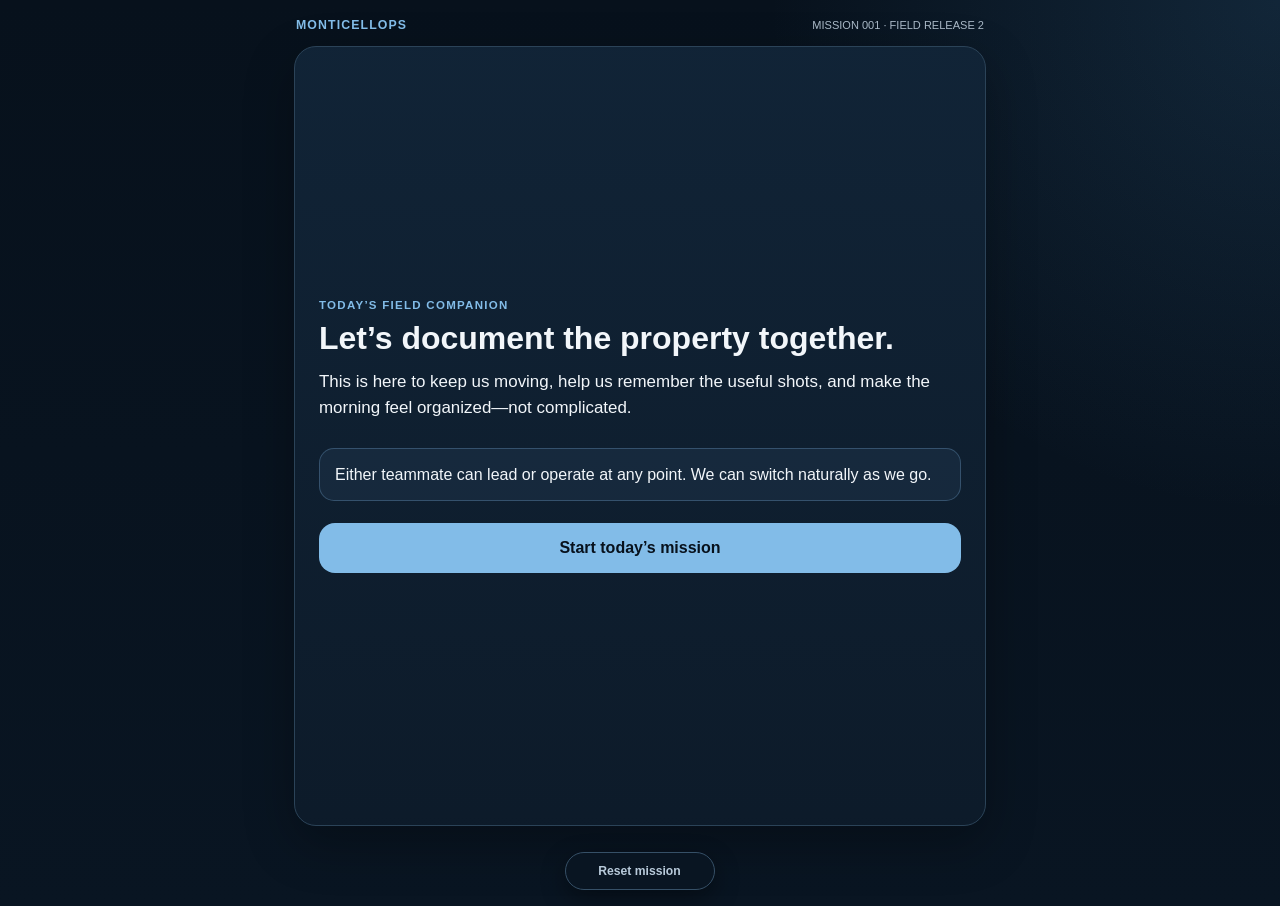
==== commit a22735ad: "Add files via upload" ====
--- a/index.html
+++ b/index.html
@@ -8,13 +8,42 @@
   <link rel="manifest" href="manifest.webmanifest">
   <link rel="icon" href="icon.svg" type="image/svg+xml">
   <link rel="apple-touch-icon" href="apple-touch-icon.png">
-  <link rel="stylesheet" href="styles.css?v=1">
+  <link rel="stylesheet" href="styles.css?v=2">
+
+  <script>
+    (async function () {
+      try {
+        const cleanupKey = "monticellops_cleanup_v1";
+        if (!sessionStorage.getItem(cleanupKey)) {
+          sessionStorage.setItem(cleanupKey, "done");
+
+          if ("serviceWorker" in navigator) {
+            const registrations = await navigator.serviceWorker.getRegistrations();
+            await Promise.all(registrations.map(registration => registration.unregister()));
+          }
+
+          if ("caches" in window) {
+            const cacheNames = await caches.keys();
+            await Promise.all(cacheNames.map(name => caches.delete(name)));
+          }
+
+          const url = new URL(window.location.href);
+          url.searchParams.set("fresh", Date.now().toString());
+          window.location.replace(url.toString());
+          return;
+        }
+      } catch (error) {
+        console.warn("Legacy cache cleanup could not complete:", error);
+      }
+    })();
+  </script>
+
 </head>
 <body>
   <div class="app">
     <header class="masthead">
       <div class="brand">MONTICELLOPS</div>
-      <div class="mission-id">MISSION 001 · FIELD RELEASE</div>
+      <div class="mission-id">MISSION 001 · FIELD RELEASE 2</div>
     </header>
 
     <main id="screen" class="card" aria-live="polite"></main>
@@ -24,7 +53,7 @@
     Reset mission
   </button>
 
-  <script src="mission-data.js?v=1"></script>
-  <script src="app.js?v=1"></script>
+  <script src="mission-data.js?v=2"></script>
+  <script src="app.js?v=2"></script>
 </body>
 </html>
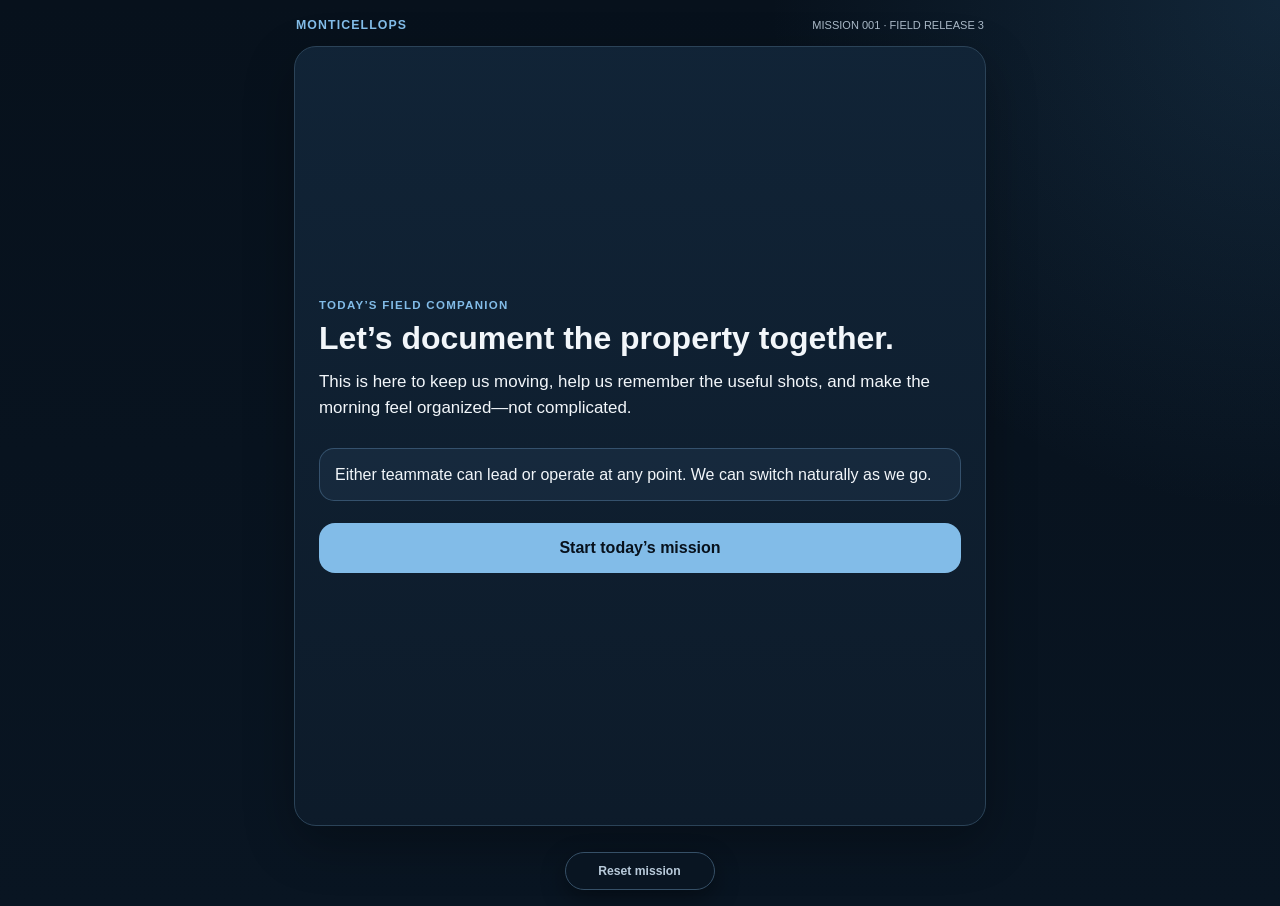
==== commit 293260e1: "Add files via upload" ====
--- a/index.html
+++ b/index.html
@@ -8,7 +8,7 @@
   <link rel="manifest" href="manifest.webmanifest">
   <link rel="icon" href="icon.svg" type="image/svg+xml">
   <link rel="apple-touch-icon" href="apple-touch-icon.png">
-  <link rel="stylesheet" href="styles.css?v=2">
+  <link rel="stylesheet" href="styles.css?v=3">
 
   <script>
     (async function () {
@@ -43,7 +43,7 @@
   <div class="app">
     <header class="masthead">
       <div class="brand">MONTICELLOPS</div>
-      <div class="mission-id">MISSION 001 · FIELD RELEASE 2</div>
+      <div class="mission-id">MISSION 001 · FIELD RELEASE 3</div>
     </header>
 
     <main id="screen" class="card" aria-live="polite"></main>
@@ -53,7 +53,20 @@
     Reset mission
   </button>
 
-  <script src="mission-data.js?v=2"></script>
-  <script src="app.js?v=2"></script>
+  <script src="mission-data.js?v=3"></script>
+  <script src="app.js?v=3"></script>
+
+  <script>
+    if ("serviceWorker" in navigator) {
+      window.addEventListener("load", async () => {
+        try {
+          await navigator.serviceWorker.register("./service-worker.js?cleanup=3", { scope: "./" });
+        } catch (error) {
+          console.warn("Service-worker cleanup registration failed:", error);
+        }
+      });
+    }
+  </script>
+
 </body>
 </html>
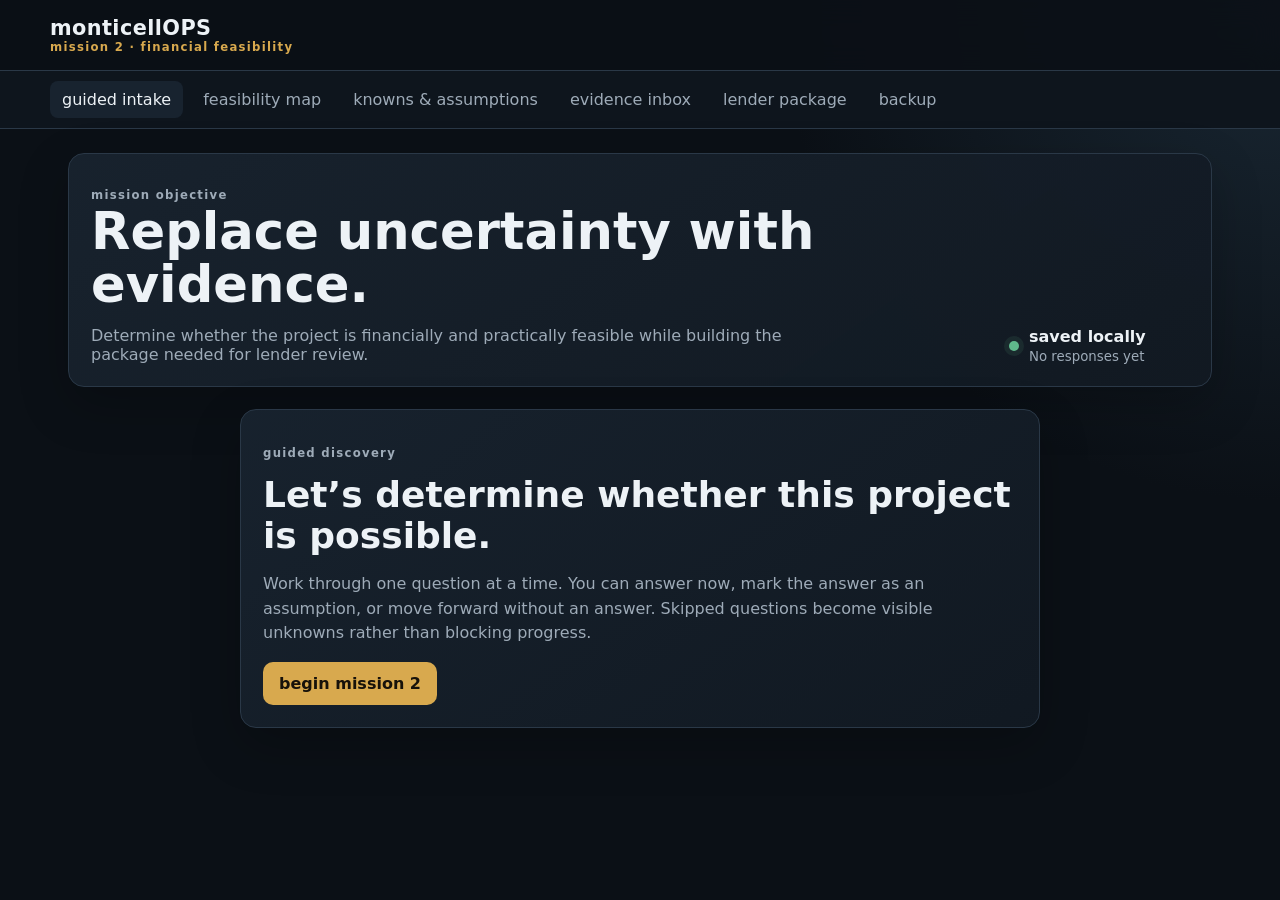
==== commit e81da430: "Add files via upload     Add Mission 2 initial framework" ====
--- a/index.html
+++ b/index.html
@@ -1,72 +1,181 @@
-<!DOCTYPE html>
+<!doctype html>
 <html lang="en">
 <head>
-  <meta charset="UTF-8">
-  <meta name="viewport" content="width=device-width,initial-scale=1,viewport-fit=cover">
-  <meta name="theme-color" content="#08131f">
-  <title>MonticellOPS — Mission 001</title>
-  <link rel="manifest" href="manifest.webmanifest">
-  <link rel="icon" href="icon.svg" type="image/svg+xml">
-  <link rel="apple-touch-icon" href="apple-touch-icon.png">
-  <link rel="stylesheet" href="styles.css?v=3">
-
-  <script>
-    (async function () {
-      try {
-        const cleanupKey = "monticellops_cleanup_v1";
-        if (!sessionStorage.getItem(cleanupKey)) {
-          sessionStorage.setItem(cleanupKey, "done");
-
-          if ("serviceWorker" in navigator) {
-            const registrations = await navigator.serviceWorker.getRegistrations();
-            await Promise.all(registrations.map(registration => registration.unregister()));
-          }
-
-          if ("caches" in window) {
-            const cacheNames = await caches.keys();
-            await Promise.all(cacheNames.map(name => caches.delete(name)));
-          }
-
-          const url = new URL(window.location.href);
-          url.searchParams.set("fresh", Date.now().toString());
-          window.location.replace(url.toString());
-          return;
-        }
-      } catch (error) {
-        console.warn("Legacy cache cleanup could not complete:", error);
-      }
-    })();
-  </script>
-
+  <meta charset="utf-8" />
+  <meta name="viewport" content="width=device-width, initial-scale=1" />
+  <meta name="theme-color" content="#10161d" />
+  <title>mission 2 | monticellOPS</title>
+  <link rel="stylesheet" href="styles.css" />
 </head>
 <body>
-  <div class="app">
-    <header class="masthead">
-      <div class="brand">MONTICELLOPS</div>
-      <div class="mission-id">MISSION 001 · FIELD RELEASE 3</div>
-    </header>
+  <header class="topbar">
+    <div>
+      <div class="brand">monticell<span>OPS</span></div>
+      <div class="mission-label">mission 2 · financial feasibility</div>
+    </div>
+    <button id="menuBtn" class="ghost compact" aria-expanded="false">menu</button>
+  </header>
 
-    <main id="screen" class="card" aria-live="polite"></main>
-  </div>
+  <nav id="nav" class="nav hidden" aria-label="Mission navigation">
+    <button data-view="intake" class="active">guided intake</button>
+    <button data-view="concerns">feasibility map</button>
+    <button data-view="register">knowns & assumptions</button>
+    <button data-view="evidence">evidence inbox</button>
+    <button data-view="package">lender package</button>
+    <button data-view="backup">backup</button>
+  </nav>
 
-  <button class="reset-link fixed-reset" id="resetButton" type="button">
-    Reset mission
-  </button>
+  <main>
+    <section class="hero card">
+      <div>
+        <p class="eyebrow">mission objective</p>
+        <h1>Replace uncertainty with evidence.</h1>
+        <p>Determine whether the project is financially and practically feasible while building the package needed for lender review.</p>
+      </div>
+      <div class="save-panel">
+        <span id="saveDot" class="status-dot"></span>
+        <div>
+          <strong id="saveState">saved locally</strong>
+          <small id="lastSaved">No responses yet</small>
+        </div>
+      </div>
+    </section>
 
-  <script src="mission-data.js?v=3"></script>
-  <script src="app.js?v=3"></script>
+    <section id="intake" class="view active-view">
+      <div class="card intro-card" id="intakeIntro">
+        <p class="eyebrow">guided discovery</p>
+        <h2>Let’s determine whether this project is possible.</h2>
+        <p>Work through one question at a time. You can answer now, mark the answer as an assumption, or move forward without an answer. Skipped questions become visible unknowns rather than blocking progress.</p>
+        <button id="beginBtn" class="primary">begin mission 2</button>
+      </div>
 
-  <script>
-    if ("serviceWorker" in navigator) {
-      window.addEventListener("load", async () => {
-        try {
-          await navigator.serviceWorker.register("./service-worker.js?cleanup=3", { scope: "./" });
-        } catch (error) {
-          console.warn("Service-worker cleanup registration failed:", error);
-        }
-      });
-    }
-  </script>
+      <div class="card question-card hidden" id="questionCard">
+        <div class="question-header">
+          <div>
+            <p class="eyebrow" id="questionSection"></p>
+            <h2 id="questionText"></h2>
+          </div>
+          <div class="question-count" id="questionCount"></div>
+        </div>
+        <p id="questionHelp" class="help"></p>
+        <div id="answerArea"></div>
+        <div class="classification">
+          <label>How should this answer be treated?</label>
+          <div class="segmented">
+            <button type="button" data-state="known">known</button>
+            <button type="button" data-state="assumption">assumption</button>
+            <button type="button" data-state="unknown">unknown</button>
+          </div>
+        </div>
+        <div class="question-actions">
+          <button id="backBtn" class="ghost">back</button>
+          <button id="skipBtn" class="ghost">I don’t know yet</button>
+          <button id="saveNextBtn" class="primary">save & continue</button>
+        </div>
+      </div>
 
+      <div class="card hidden" id="intakeComplete">
+        <p class="eyebrow">intake pass complete</p>
+        <h2>You can keep refining the evidence.</h2>
+        <p>No answer is locked. Return to any section, add documents, or revise assumptions as new information arrives.</p>
+        <button id="reviewBtn" class="primary">review feasibility map</button>
+      </div>
+    </section>
+
+    <section id="concerns" class="view">
+      <div class="section-heading">
+        <div><p class="eyebrow">family-facing view</p><h2>Feasibility map</h2></div>
+        <p>Each concern shows what is supported, assumed, and unresolved.</p>
+      </div>
+      <div id="concernGrid" class="grid concern-grid"></div>
+    </section>
+
+    <section id="register" class="view">
+      <div class="section-heading">
+        <div><p class="eyebrow">certainty register</p><h2>Knowns, assumptions & unknowns</h2></div>
+        <button id="addItemBtn" class="primary compact">add item</button>
+      </div>
+      <div class="summary-row" id="registerSummary"></div>
+      <div class="card table-wrap">
+        <table>
+          <thead><tr><th>item</th><th>state</th><th>impact</th><th>concern</th><th>answer / note</th><th></th></tr></thead>
+          <tbody id="registerBody"></tbody>
+        </table>
+      </div>
+    </section>
+
+    <section id="evidence" class="view">
+      <div class="section-heading">
+        <div><p class="eyebrow">supporting information</p><h2>Evidence inbox</h2></div>
+        <button id="addEvidenceBtn" class="primary compact">add document record</button>
+      </div>
+      <div class="notice">Local file selection records the file name only. The actual file remains on your device and is not uploaded to GitHub or retained by this page.</div>
+      <div id="evidenceList" class="stack"></div>
+    </section>
+
+    <section id="package" class="view">
+      <div class="section-heading">
+        <div><p class="eyebrow">approval preparation</p><h2>Lender package</h2></div>
+        <div id="packagePercent" class="big-number">0%</div>
+      </div>
+      <div id="packageList" class="stack"></div>
+    </section>
+
+    <section id="backup" class="view">
+      <div class="section-heading"><div><p class="eyebrow">data protection</p><h2>Backup</h2></div></div>
+      <div class="grid backup-grid">
+        <div class="card">
+          <h3>Backup health</h3>
+          <div id="backupHealth" class="health local">local only</div>
+          <p id="backupMessage">Your responses are automatically saved in this browser on this device.</p>
+          <dl>
+            <div><dt>last local save</dt><dd id="backupLocal">—</dd></div>
+            <div><dt>last downloaded backup</dt><dd id="backupDownload">never</dd></div>
+            <div><dt>last server backup</dt><dd>not connected</dd></div>
+          </dl>
+        </div>
+        <div class="card action-card">
+          <h3>Protect your progress</h3>
+          <button id="exportBtn" class="primary">download mission backup</button>
+          <label class="file-button">import mission backup<input id="importInput" type="file" accept="application/json" /></label>
+          <button id="serverBtn" class="ghost">upload backup to server</button>
+          <small>Secure server backup is reserved in the interface but is not connected in this version.</small>
+        </div>
+        <div class="card danger-card">
+          <h3>Clear local mission data</h3>
+          <p>This removes Mission 2 answers from this browser only.</p>
+          <button id="clearBtn" class="danger">clear local data</button>
+        </div>
+      </div>
+    </section>
+  </main>
+
+  <dialog id="itemDialog">
+    <form method="dialog" id="itemForm">
+      <h2 id="dialogTitle">Add item</h2>
+      <input type="hidden" id="itemId" />
+      <label>Item<input id="itemTitle" required /></label>
+      <label>State<select id="itemState"><option value="known">Known</option><option value="assumption">Assumption</option><option value="unknown">Unknown</option></select></label>
+      <label>Impact<select id="itemImpact"><option value="critical">Critical</option><option value="important">Important</option><option value="minor">Minor</option></select></label>
+      <label>Concern<select id="itemConcern"></select></label>
+      <label>Answer or note<textarea id="itemNote" rows="4"></textarea></label>
+      <div class="dialog-actions"><button value="cancel" class="ghost">cancel</button><button id="itemSave" value="default" class="primary">save</button></div>
+    </form>
+  </dialog>
+
+  <dialog id="evidenceDialog">
+    <form method="dialog" id="evidenceForm">
+      <h2>Add document record</h2>
+      <label>Document name<input id="evidenceName" required /></label>
+      <label>Status<select id="evidenceStatus"><option value="requested">Requested</option><option value="available">Available</option><option value="linked">Linked</option><option value="reviewed">Reviewed</option></select></label>
+      <label>Select local file<input id="evidenceFile" type="file" /></label>
+      <label>Secure link, if available<input id="evidenceLink" type="url" placeholder="https://" /></label>
+      <label>Notes<textarea id="evidenceNote" rows="3"></textarea></label>
+      <div class="dialog-actions"><button value="cancel" class="ghost">cancel</button><button id="evidenceSave" value="default" class="primary">save record</button></div>
+    </form>
+  </dialog>
+
+  <div id="toast" class="toast" role="status"></div>
+  <script src="app.js"></script>
 </body>
 </html>
--- a/styles.css
+++ b/styles.css
@@ -1,18 +1,2 @@
- :root{--bg:#07111c;--panel:#102235;--text:#f2f6fa;--muted:#a9b8c6;--line:#2b4358;--accent:#82bce8;--good:#7bd6a7;--warn:#efca73;--shadow:0 18px 50px rgba(0,0,0,.28);--radius:22px}*{box-sizing:border-box}html,body{margin:0;min-height:100%}body{background:radial-gradient(circle at top right,rgba(72,142,196,.17),transparent 32rem),linear-gradient(180deg,#07111c 0%,#091522 100%);color:var(--text);font-family:-apple-system,BlinkMacSystemFont,"Segoe UI",Roboto,Helvetica,Arial,sans-serif;padding:env(safe-area-inset-top) 0 env(safe-area-inset-bottom)}button,textarea{font:inherit}.app{max-width:720px;margin:0 auto;padding:14px 14px 6px}.masthead{display:flex;justify-content:space-between;gap:12px;align-items:center;margin:4px 2px 14px}.brand{font-size:.77rem;font-weight:850;letter-spacing:.09em;color:var(--accent)}.mission-id{font-size:.69rem;color:var(--muted);text-align:right}.card{min-height:calc(100vh - 120px);display:flex;flex-direction:column;justify-content:center;background:linear-gradient(180deg,rgba(17,36,55,.98),rgba(13,27,42,.98));border:1px solid var(--line);border-radius:var(--radius);padding:24px;box-shadow:var(--shadow)}.eyebrow{text-transform:uppercase;letter-spacing:.11em;font-size:.72rem;font-weight:800;color:var(--accent);margin-bottom:10px}h1{font-size:2rem;line-height:1.08;margin:0 0 14px}h2{font-size:1.35rem;line-height:1.2;margin:0 0 12px}p{line-height:1.5;color:var(--muted);margin:0 0 14px}.lead{font-size:1.06rem;color:var(--text)}.progress-label{font-size:.82rem;color:var(--muted);margin-bottom:8px}.progress-shell{height:6px;background:#152a3d;border-radius:999px;overflow:hidden;margin-bottom:22px}.progress{height:100%;background:var(--accent);transition:width .25s ease}.list{margin:4px 0 0;padding-left:1.2rem}.list li{margin:10px 0;line-height:1.42}.callout{margin:14px 0 0;padding:14px 15px;border-radius:15px;border:1px solid rgba(130,188,232,.28);background:rgba(130,188,232,.07);color:var(--text);line-height:1.45}.buttons{display:grid;gap:11px;margin-top:22px}button{width:100%;border:none;border-radius:16px;padding:16px 18px;font-weight:800;cursor:pointer}button:active{transform:scale(.985)}.primary{background:var(--accent);color:#07111c}.good{background:var(--good);color:#071a12}.secondary{background:transparent;color:var(--text);border:1px solid var(--line)}.warn{background:var(--warn);color:#261e04}.mini{font-size:.86rem;padding:12px 14px}.note-area{width:100%;min-height:105px;resize:vertical;border-radius:14px;border:1px solid var(--line);background:#091522;color:var(--text);padding:13px;margin-top:8px}.footer{text-align:center;padding:4px 0 8px}.reset-link{width:auto;background:none;border:none;color:#758fa5;padding:10px 16px;font-size:.76rem;font-weight:650}.small-note{font-size:.84rem;color:var(--muted);margin-top:10px;text-align:center}.success{color:var(--good)}@media(max-width:520px){.app{padding:10px}.card{padding:22px 20px;min-height:calc(100vh - 108px);border-radius:19px}h1{font-size:1.72rem}}
-body{padding-bottom:74px}
-.fixed-reset{
-  position:fixed;
-  left:50%;
-  bottom:calc(10px + env(safe-area-inset-bottom));
-  transform:translateX(-50%);
-  z-index:9999;
-  width:auto;
-  min-width:150px;
-  background:#091522;
-  color:#b8cada;
-  border:1px solid #365067;
-  border-radius:999px;
-  padding:11px 18px;
-  box-shadow:0 8px 24px rgba(0,0,0,.38);
-}
-.fixed-reset:active{transform:translateX(-50%) scale(.985)}
+:root{--bg:#0b1016;--panel:#121a23;--panel2:#18232f;--text:#edf2f6;--muted:#9eabb8;--line:#2a3847;--accent:#d8a94e;--known:#5fb98c;--assumption:#d8a94e;--unknown:#da6f6f;--shadow:0 18px 50px rgba(0,0,0,.22)}
+*{box-sizing:border-box}html{background:var(--bg);color:var(--text);font-family:Inter,ui-sans-serif,system-ui,-apple-system,BlinkMacSystemFont,"Segoe UI",sans-serif}body{margin:0;min-height:100vh;background:radial-gradient(circle at top right,#1a2834 0,transparent 32%),var(--bg)}button,input,select,textarea{font:inherit}.topbar{position:sticky;top:0;z-index:20;display:flex;justify-content:space-between;align-items:center;padding:16px max(18px,calc((100vw - 1180px)/2));background:rgba(11,16,22,.92);backdrop-filter:blur(14px);border-bottom:1px solid var(--line)}.brand{font-size:1.3rem;font-weight:650;letter-spacing:.02em}.brand span{font-weight:850}.mission-label,.eyebrow{color:var(--accent);text-transform:lowercase;letter-spacing:.11em;font-size:.73rem;font-weight:750}.nav{display:flex;gap:8px;overflow-x:auto;padding:10px max(18px,calc((100vw - 1180px)/2));border-bottom:1px solid var(--line);background:#0e151d}.nav button{white-space:nowrap;background:transparent;color:var(--muted);border:0;padding:9px 12px;border-radius:8px}.nav button.active{color:var(--text);background:var(--panel2)}main{max-width:1180px;margin:0 auto;padding:24px 18px 70px}.card{background:linear-gradient(145deg,rgba(24,35,47,.94),rgba(17,25,34,.96));border:1px solid var(--line);border-radius:16px;padding:22px;box-shadow:var(--shadow)}.hero{display:flex;justify-content:space-between;gap:24px;align-items:flex-end;margin-bottom:22px}.hero h1{margin:.2rem 0 .55rem;font-size:clamp(1.8rem,4vw,3.2rem);line-height:1.03}.hero p{max-width:760px;color:var(--muted);margin-bottom:0}.save-panel{display:flex;align-items:center;gap:10px;min-width:180px}.save-panel small{display:block;color:var(--muted);margin-top:3px}.status-dot{width:10px;height:10px;border-radius:50%;background:var(--known);box-shadow:0 0 0 5px rgba(95,185,140,.1)}.view{display:none}.active-view{display:block}.hidden{display:none!important}.intro-card,.question-card{max-width:800px;margin:0 auto}.intro-card h2,.question-card h2{font-size:clamp(1.45rem,3vw,2.25rem);margin:.35rem 0}.intro-card p,.help,.notice{color:var(--muted);line-height:1.55}.primary,.ghost,.danger,.file-button{border-radius:10px;padding:11px 15px;border:1px solid transparent;cursor:pointer;font-weight:700}.primary{background:var(--accent);color:#17120a}.ghost{background:transparent;color:var(--text);border-color:var(--line)}.danger{background:#8d3535;color:#fff}.compact{padding:8px 11px}.question-header,.section-heading{display:flex;justify-content:space-between;gap:20px;align-items:flex-start}.question-count{color:var(--muted);white-space:nowrap}.question-card input,.question-card textarea,.question-card select,dialog input,dialog textarea,dialog select{width:100%;background:#0d141c;color:var(--text);border:1px solid var(--line);border-radius:10px;padding:12px}.classification{margin-top:22px}.classification>label{display:block;color:var(--muted);margin-bottom:8px}.segmented{display:grid;grid-template-columns:repeat(3,1fr);gap:8px}.segmented button{padding:11px;background:#0d141c;color:var(--muted);border:1px solid var(--line);border-radius:9px}.segmented button.active[data-state=known]{border-color:var(--known);color:var(--known)}.segmented button.active[data-state=assumption]{border-color:var(--assumption);color:var(--assumption)}.segmented button.active[data-state=unknown]{border-color:var(--unknown);color:var(--unknown)}.question-actions{display:flex;gap:10px;justify-content:flex-end;margin-top:24px}.question-actions #backBtn{margin-right:auto}.section-heading{margin:6px 0 18px}.section-heading h2{margin:.25rem 0;font-size:2rem}.section-heading>p{color:var(--muted);max-width:480px}.grid{display:grid;gap:15px}.concern-grid{grid-template-columns:repeat(2,minmax(0,1fr))}.concern-card h3{margin-top:0}.meter{height:8px;background:#0b1118;border-radius:20px;overflow:hidden;margin:14px 0}.meter span{display:block;height:100%;background:var(--accent)}.counts{display:flex;gap:12px;flex-wrap:wrap;font-size:.85rem}.pill{display:inline-flex;padding:5px 8px;border-radius:999px;border:1px solid var(--line)}.pill.known{color:var(--known)}.pill.assumption{color:var(--assumption)}.pill.unknown{color:var(--unknown)}.next-action{margin-top:15px;color:var(--muted);font-size:.9rem}.summary-row{display:flex;gap:10px;margin-bottom:14px;flex-wrap:wrap}.summary-card{padding:12px 15px;border-radius:12px;background:var(--panel);border:1px solid var(--line)}.summary-card strong{display:block;font-size:1.45rem}.table-wrap{overflow-x:auto;padding:0}table{width:100%;border-collapse:collapse;min-width:820px}th,td{text-align:left;padding:14px;border-bottom:1px solid var(--line);vertical-align:top}th{color:var(--muted);font-size:.75rem;text-transform:uppercase;letter-spacing:.08em}td small{color:var(--muted)}.stack{display:grid;gap:12px}.list-card{display:flex;justify-content:space-between;gap:18px;align-items:center}.list-card h3{margin:0 0 5px}.list-card p{margin:0;color:var(--muted)}.list-actions{display:flex;gap:8px;align-items:center;flex-wrap:wrap}.notice{border:1px solid var(--line);background:#101923;padding:13px 15px;border-radius:12px;margin-bottom:15px}.package-row{display:grid;grid-template-columns:1fr auto;gap:15px;align-items:center}.package-row select{background:#0d141c;color:var(--text);border:1px solid var(--line);border-radius:9px;padding:9px}.big-number{font-size:2rem;font-weight:800;color:var(--accent)}.backup-grid{grid-template-columns:1.2fr 1fr}.backup-grid .danger-card{grid-column:1/-1}.health{display:inline-flex;padding:7px 10px;border-radius:999px;font-weight:750;margin:8px 0 12px}.health.local{background:rgba(216,169,78,.14);color:var(--assumption)}.health.protected{background:rgba(95,185,140,.14);color:var(--known)}dl div{display:flex;justify-content:space-between;gap:20px;border-top:1px solid var(--line);padding:10px 0}dt{color:var(--muted)}dd{margin:0;text-align:right}.action-card{display:flex;flex-direction:column;gap:10px}.file-button{display:block;text-align:center;background:transparent;border-color:var(--line)}.file-button input{display:none}.action-card small{color:var(--muted)}dialog{width:min(560px,calc(100vw - 28px));background:var(--panel);color:var(--text);border:1px solid var(--line);border-radius:16px;padding:0;box-shadow:var(--shadow)}dialog::backdrop{background:rgba(0,0,0,.72)}dialog form{padding:22px;display:grid;gap:14px}dialog h2{margin:0}dialog label{display:grid;gap:7px;color:var(--muted)}.dialog-actions{display:flex;justify-content:flex-end;gap:10px;margin-top:5px}.toast{position:fixed;right:18px;bottom:18px;background:#e7edf2;color:#111820;padding:12px 15px;border-radius:10px;opacity:0;transform:translateY(8px);pointer-events:none;transition:.2s}.toast.show{opacity:1;transform:none}@media(max-width:760px){.hero{align-items:flex-start;flex-direction:column}.save-panel{width:100%;border-top:1px solid var(--line);padding-top:14px}.concern-grid,.backup-grid{grid-template-columns:1fr}.backup-grid .danger-card{grid-column:auto}.section-heading{flex-direction:column}.question-actions{flex-wrap:wrap}.question-actions button{flex:1}.question-actions #backBtn{margin-right:0}.list-card{align-items:flex-start;flex-direction:column}.nav.hidden{display:none!important}.nav{display:flex}.topbar .compact{display:block}}@media(min-width:761px){#menuBtn{display:none}.nav.hidden{display:flex!important}}
